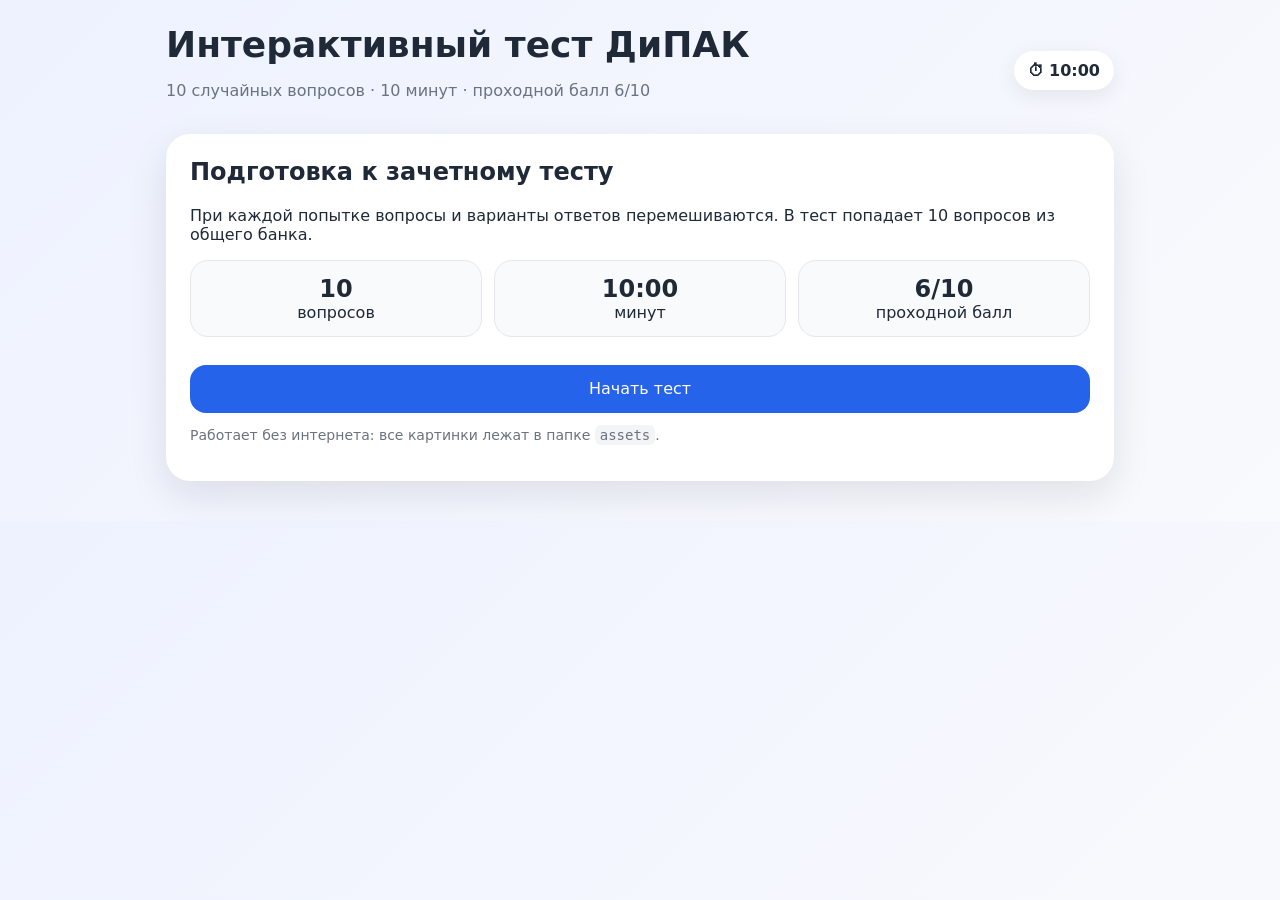
==== index.html @ 7710d6bc "Add files via upload" ====
<!doctype html>
<html lang="ru">
<head>
  <meta charset="utf-8">
  <meta name="viewport" content="width=device-width, initial-scale=1, viewport-fit=cover">
  <meta name="apple-mobile-web-app-capable" content="yes">
  <meta name="theme-color" content="#2563eb">
  <title>Интерактивный тест ДиПАК</title>
  <link rel="stylesheet" href="style.css">
</head>
<body>
  <main class="wrap">
    <header class="header">
      <div>
        <h1>Интерактивный тест ДиПАК</h1>
        <p class="muted">10 случайных вопросов · 10 минут · проходной балл 6/10</p>
      </div>
      <div class="pill" id="timerPill">⏱ 10:00</div>
    </header>

    <section id="start" class="card">
      <h2>Подготовка к зачетному тесту</h2>
      <p>При каждой попытке вопросы и варианты ответов перемешиваются. В тест попадает 10 вопросов из общего банка.</p>
      <div class="grid">
        <div class="stat"><strong>10</strong><span>вопросов</span></div>
        <div class="stat"><strong>10:00</strong><span>минут</span></div>
        <div class="stat"><strong>6/10</strong><span>проходной балл</span></div>
      </div>
      <button type="button" class="primary wide" id="startBtn">Начать тест</button>
      <p class="small muted">Работает без интернета: все картинки лежат в папке <code>assets</code>.</p>
    </section>

    <section id="quiz" class="card hidden">
      <div class="topbar">
        <div><strong id="counter">Вопрос 1 из 10</strong><div class="small muted" id="topic"></div></div>
        <div class="progress"><div id="bar"></div></div>
      </div>
      <div class="question" id="question"></div>
      <div class="qimage hidden" id="qimage"></div>
      <div class="answers" id="answers"></div>
      <div class="actions">
        <button type="button" class="secondary" id="prevBtn">Назад</button>
        <button type="button" class="primary" id="nextBtn">Далее</button>
      </div>
    </section>

    <section id="finish" class="card hidden result">
      <h2>Результат</h2>
      <div class="big" id="scoreText"></div>
      <p id="passText"></p>
      <div class="actions center">
        <button type="button" class="primary" id="retryBtn">Новая попытка</button>
        <button type="button" class="secondary" id="reviewBtn">Показать разбор</button>
      </div>
      <div class="review hidden" id="review"></div>
    </section>
  </main>

<script src="script.js"></script>
</body>
</html>
---- style.css ----
:root { --bg:#f6f7fb; --card:#fff; --text:#1f2937; --muted:#6b7280; --accent:#2563eb; --good:#16a34a; --bad:#dc2626; --warn:#f59e0b; }
* { box-sizing: border-box; -webkit-tap-highlight-color: transparent; }
html { -webkit-text-size-adjust: 100%; }
body { margin:0; font-family: system-ui, -apple-system, BlinkMacSystemFont, "Segoe UI", Roboto, Arial, sans-serif; color:var(--text); background:linear-gradient(135deg,#eef2ff,#f8fafc); }
.wrap { max-width: 980px; margin: 0 auto; padding: 24px; padding-left: max(16px, env(safe-area-inset-left)); padding-right: max(16px, env(safe-area-inset-right)); }
.header { display:flex; gap:16px; justify-content:space-between; align-items:center; margin-bottom:18px; }
h1 { margin:0; font-size: clamp(24px, 4vw, 36px); }
h2 { margin-top:0; }
.pill { display:inline-flex; gap:8px; align-items:center; padding:10px 14px; border-radius:999px; background:var(--card); box-shadow:0 6px 22px rgba(15,23,42,.08); font-weight:700; white-space:nowrap; }
.card { background:var(--card); border-radius:24px; padding:24px; box-shadow:0 14px 38px rgba(15,23,42,.10); margin:16px 0; }
.muted { color:var(--muted); }
.small { font-size: 14px; }
.grid { display:grid; grid-template-columns: repeat(3, minmax(0,1fr)); gap:12px; margin:16px 0; }
.stat { background:#f9fafb; border:1px solid #e5e7eb; border-radius:18px; padding:14px; text-align:center; }
.stat strong { display:block; font-size:24px; }
button { appearance:none; -webkit-appearance:none; border:0; border-radius:16px; padding:14px 18px; min-height:48px; font-weight:800; cursor:pointer; touch-action: manipulation; font: inherit; }
button:active { transform: scale(.99); }
button:disabled { cursor:not-allowed; opacity:.55; transform:none; }
.primary { background:var(--accent); color:white; }
.secondary { background:#e5e7eb; color:#111827; }
.wide { width: 100%; margin-top: 12px; }
.topbar { display:flex; flex-wrap:wrap; gap:10px; justify-content:space-between; align-items:center; margin-bottom:16px; }
.progress { height:12px; background:#e5e7eb; border-radius:999px; overflow:hidden; flex:1; min-width:220px; }
.progress > div { height:100%; width:0%; background:var(--accent); transition:.2s width; }
.question { font-size:21px; font-weight:800; line-height:1.35; margin: 10px 0 18px; }
.qimage { margin: 12px 0 18px; text-align:center; }
.qimage img { max-width: min(100%, 680px); max-height: 360px; object-fit: contain; border-radius: 14px; border: 1px solid #e5e7eb; background: #fff; padding: 8px; box-shadow: 0 6px 18px rgba(15,23,42,.08); }
.answers { display:grid; gap:12px; }
.answer { width:100%; text-align:left; padding:15px 16px; background:#f9fafb; border:2px solid #e5e7eb; color:#111827; font-weight:650; }
.answer.selected { border-color:var(--accent); background:#dbeafe; }
.actions { display:flex; gap:12px; justify-content:space-between; margin-top:18px; }
.actions.center { justify-content:center; flex-wrap: wrap; }
.hidden { display:none !important; }
.result { text-align:center; }
.big { font-size:42px; font-weight:900; margin:12px 0; }
.review { margin-top:22px; text-align:left; }
.review-item { padding:14px 0; border-top:1px solid #e5e7eb; }
.review-item img { display:block; max-width:min(100%, 420px); max-height:220px; object-fit:contain; border:1px solid #e5e7eb; border-radius:10px; padding:6px; background:#fff; margin:10px 0; }
.good { color:var(--good); font-weight:800; }
.bad { color:var(--bad); font-weight:800; }
code { background:#f3f4f6; padding:2px 5px; border-radius:6px; }
@media (max-width: 700px) { .header { display:block; } .pill { margin-top:10px; } .grid { grid-template-columns:1fr; } .wrap { padding-top:16px; } .card { padding:18px; border-radius:20px; } .question { font-size:18px; } .actions { flex-direction:column; } .actions button { width:100%; } .qimage img { max-height: 300px; } }
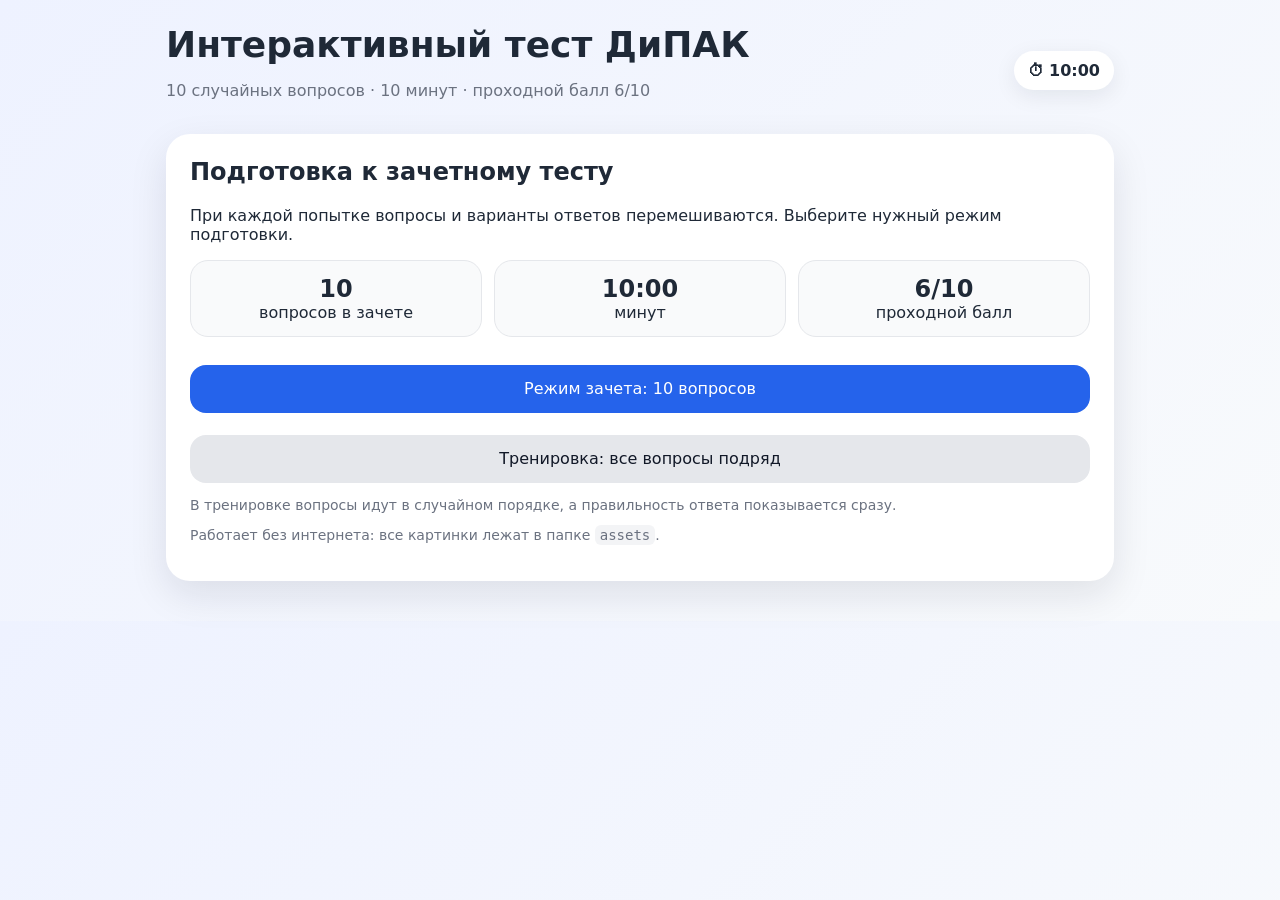
==== commit 1c28568b: "Add files via upload" ====
--- a/index.html
+++ b/index.html
@@ -20,13 +20,17 @@
 
     <section id="start" class="card">
       <h2>Подготовка к зачетному тесту</h2>
-      <p>При каждой попытке вопросы и варианты ответов перемешиваются. В тест попадает 10 вопросов из общего банка.</p>
+      <p>При каждой попытке вопросы и варианты ответов перемешиваются. Выберите нужный режим подготовки.</p>
       <div class="grid">
-        <div class="stat"><strong>10</strong><span>вопросов</span></div>
+        <div class="stat"><strong>10</strong><span>вопросов в зачете</span></div>
         <div class="stat"><strong>10:00</strong><span>минут</span></div>
         <div class="stat"><strong>6/10</strong><span>проходной балл</span></div>
       </div>
-      <button type="button" class="primary wide" id="startBtn">Начать тест</button>
+      <div class="mode-actions">
+        <button type="button" class="primary wide" id="startBtn">Режим зачета: 10 вопросов</button>
+        <button type="button" class="secondary wide" id="practiceBtn">Тренировка: все вопросы подряд</button>
+      </div>
+      <p class="small muted">В тренировке вопросы идут в случайном порядке, а правильность ответа показывается сразу.</p>
       <p class="small muted">Работает без интернета: все картинки лежат в папке <code>assets</code>.</p>
     </section>
 
@@ -38,6 +42,7 @@
       <div class="question" id="question"></div>
       <div class="qimage hidden" id="qimage"></div>
       <div class="answers" id="answers"></div>
+      <div class="feedback hidden" id="feedback"></div>
       <div class="actions">
         <button type="button" class="secondary" id="prevBtn">Назад</button>
         <button type="button" class="primary" id="nextBtn">Далее</button>
--- a/style.css
+++ b/style.css
@@ -40,3 +40,9 @@
 .bad { color:var(--bad); font-weight:800; }
 code { background:#f3f4f6; padding:2px 5px; border-radius:6px; }
 @media (max-width: 700px) { .header { display:block; } .pill { margin-top:10px; } .grid { grid-template-columns:1fr; } .wrap { padding-top:16px; } .card { padding:18px; border-radius:20px; } .question { font-size:18px; } .actions { flex-direction:column; } .actions button { width:100%; } .qimage img { max-height: 300px; } }
+.mode-actions { display:grid; gap:10px; margin-top: 12px; }
+.feedback { margin-top:14px; padding:14px 16px; border-radius:16px; font-weight:800; }
+.feedback.ok { color:var(--good); background:#dcfce7; border:1px solid #bbf7d0; }
+.feedback.fail { color:var(--bad); background:#fee2e2; border:1px solid #fecaca; }
+.answer.correct { border-color:var(--good); background:#dcfce7; }
+.answer.incorrect { border-color:var(--bad); background:#fee2e2; }
